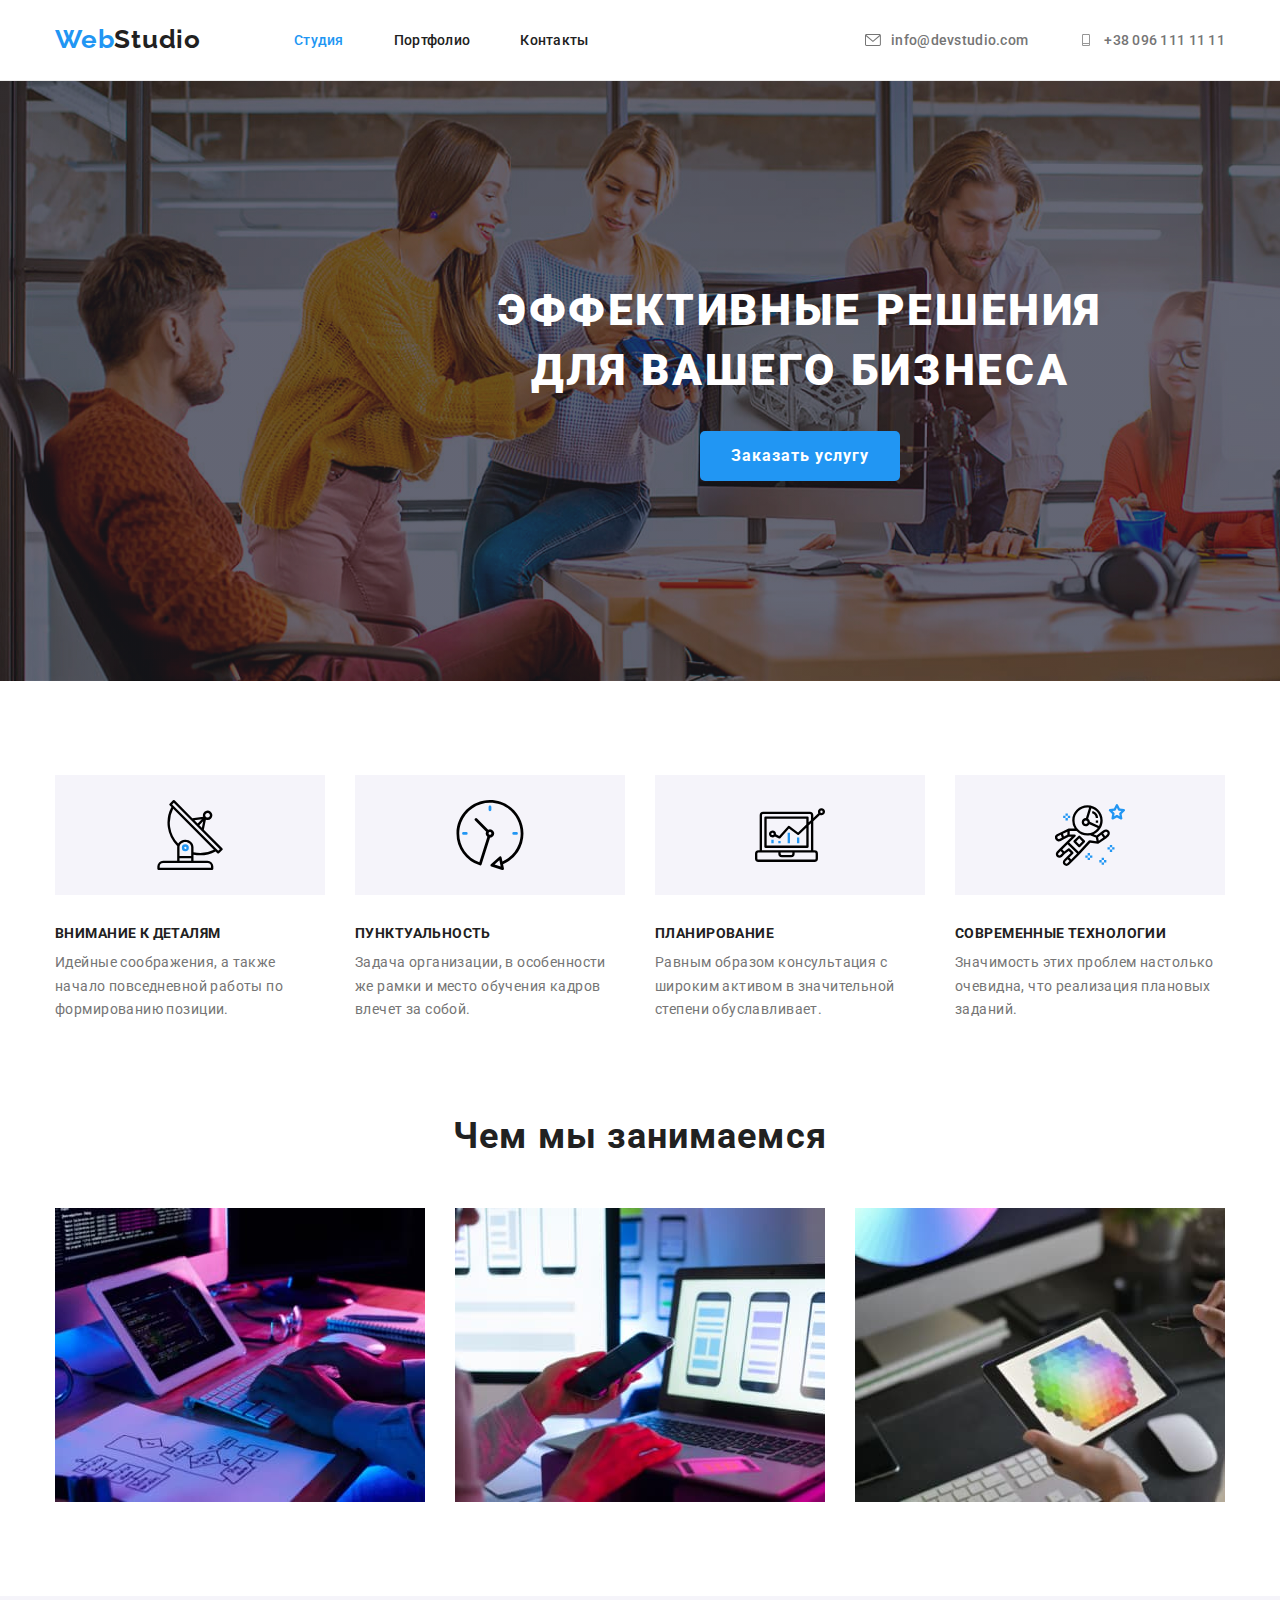
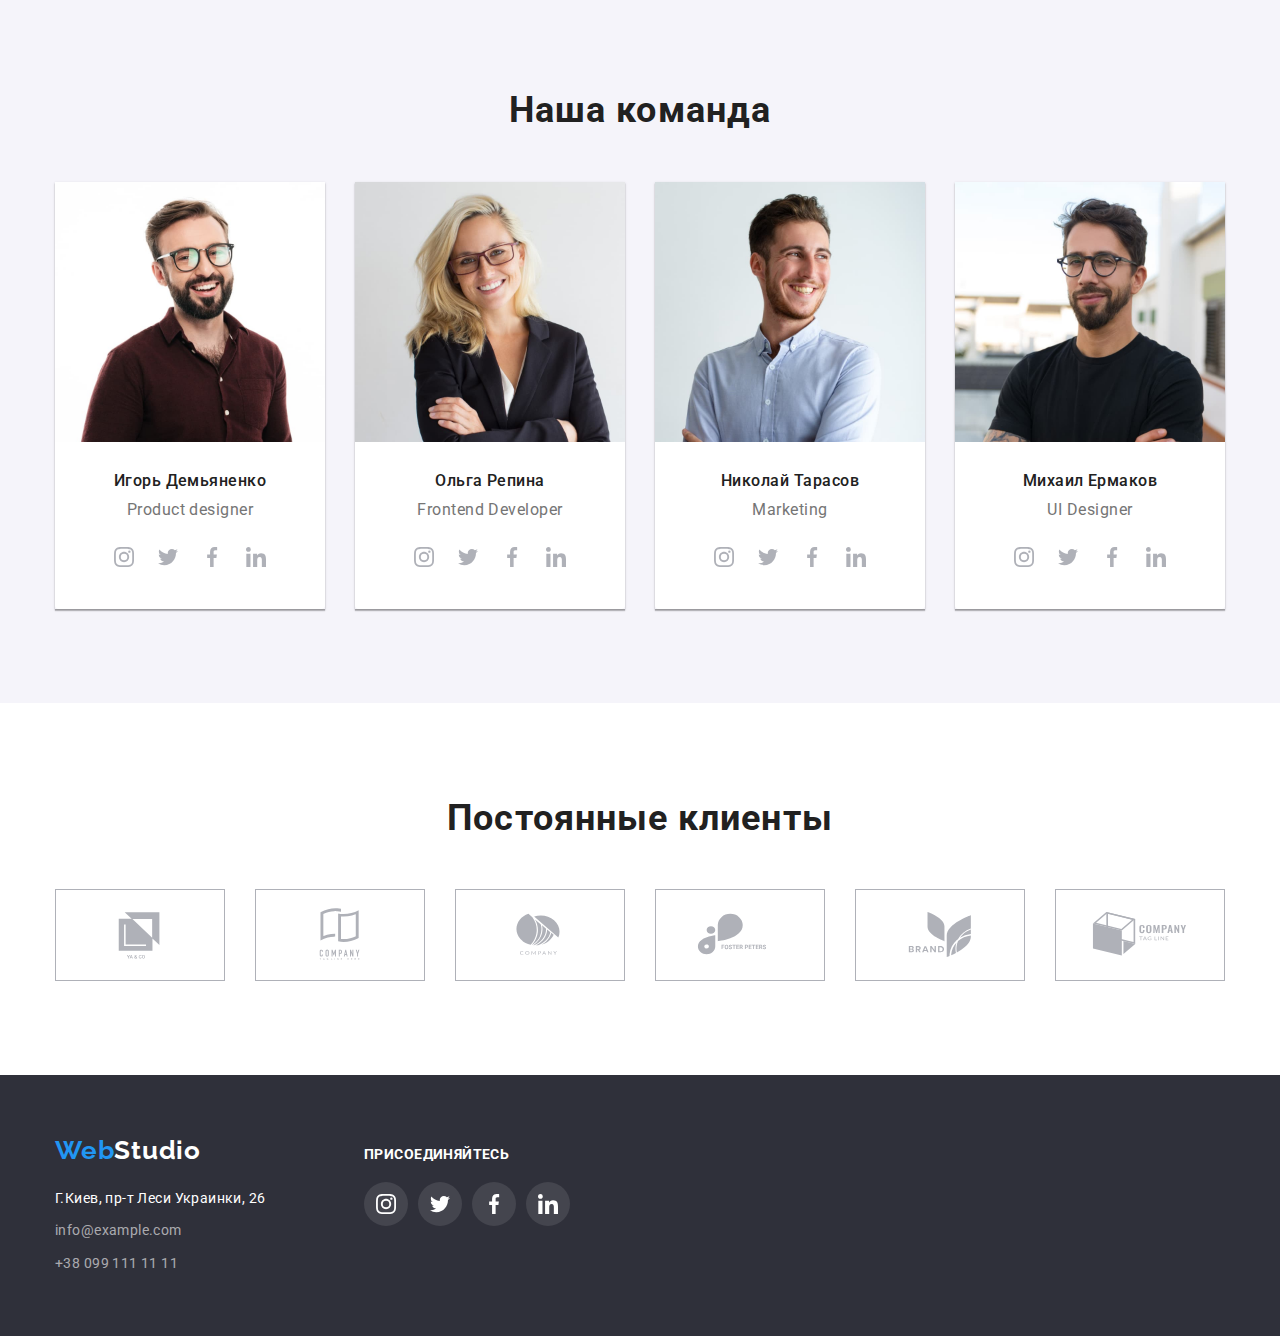
==== index.html @ 7f0063d0 "hw05 first" ====
<!DOCTYPE html>
<html lang="en">

<head>
  <meta charset="UTF-8" />
  <meta http-equiv="X-UA-Compatible" content="IE=edge" />
  <meta name="viewport" content="width=device-width, initial-scale=1.0" />
  <title>index.html</title>
  <link rel="stylesheet"
    href="https://cdnjs.cloudflare.com/ajax/libs/modern-normalize/1.0.0/modern-normalize.min.css" />
  <link rel="preconnect" href="https://fonts.googleapis.com" />
  <link rel="preconnect" href="https://fonts.gstatic.com" crossorigin />
  <link href="https://fonts.googleapis.com/css2?family=Raleway:wght@700&family=Roboto:wght@400;500;700;900&display=swap"
    rel="stylesheet" />
  <link rel="stylesheet" href="css/styles.css" />
</head>

<body>
  <header>
    <div class="container container-header header">
      <a class="logo" href=""><span class="logo-web">Web</span><span class="logo-studio">Studio</span></a>
      <nav class="navigation-header">
        <ul class="studio-ul">
          <li class="studio active-link">
            <a href="index.html">Студия</a>
          </li>
          <li class="portfolio-index"><a href="portfolio.html">Портфолио</a></li>
          <li class="contacts"><a href="#Contacts">Контакты</a></li>
        </ul>
      </nav>
      <ul class="contacts-header">
        <li class="header-icons mail">
          <a href="mailto:info@devstudio.com"><svg class="mail-icon" width="16px" height="12px">
              <use href="./images/icons.svg#icon-mail"></use>
            </svg><span>info@devstudio.com</span></a>
        </li>
        <li class="header-icons phone">
          <a href="tel:+380961111111"> <svg class="phone-icon" width="16px" height="12px">
              <use href="./images/icons.svg#icon-phone"></use>
            </svg><span>+38 096 111 11 11</span></a>
        </li>
      </ul>
    </div>
  </header>
  <main>
    <section class="section-hero">
      <div class="container">
        <h1 class="solutions">
          Эффективные решения для вашего бизнеса
        </h1>
        <button class="button-index" type="button">Заказать услугу</button>
      </div>
      </div>
      </div>
    </section>
    <section class="section">
      <div class="container">
        <ul class="about-wrapper">
          <li>
            <div class="icons-about">
              <svg class="icon-about satelite-icon" width="70px" height="70px">
                <use href="./images/icons.svg#icon-antenna"></use>
              </svg>
            </div>
            <h3 class="about">Внимание к деталям</h3>
            <p class="about-text">
              Идейные соображения, а также начало повседневной работы по
              формированию позиции.
            </p>
          </li>
          <li>
            <div class="icons-about">
              <svg class="icon-about clock-icon" width="70px" height="70px">
                <use href="./images/icons.svg#icon-clock"></use>
              </svg>
            </div>
            <h3 class="about">Пунктуальность</h3>
            <p class="about-text">
              Задача организации, в особенности же рамки и место обучения
              кадров влечет за собой.
            </p>
          </li>
          <li>
            <div class="icons-about">
              <svg class="icon-about diagram-icon" width="70px" height="70px">
                <use href="./images/icons.svg#icon-diagram"></use>
              </svg>
            </div>
            <h3 class="about">Планирование</h3>
            <p class="about-text">
              Равным образом консультация с широким активом в значительной
              степени обуславливает.
            </p>
          </li>
          <li>
            <div class="icons-about">
              <svg class="icon-about astronaut-icon" width="70px" height="70px">
                <use href="./images/icons.svg#icon-astronaut"></use>
              </svg>
            </div>
            <h3 class="about">Современные технологии</h3>
            <p class="about-text">
              Значимость этих проблем настолько очевидна, что реализация
              плановых заданий.
            </p>
          </li>
        </ul>
      </div>
      </div>
    </section>
    <section class="section-what-are-we-doing">
      <div class="container">
        <h2 class="what-are-we-doing" id="Portfolio">Чем мы занимаемся</h2>
        <ul class="what-are-we-doing-wrapper">
          <li>
            <img src="images/img-4.jpg" alt="worker coding" width="370" height="294" />
          </li>
          <li>
            <img src="images/img-5.jpg" alt="visual edit in process" width="370" height="294" />
          </li>
          <li>
            <img src="images/img-6.jpg" alt="working with colors" width="370" height="294" />
          </li>
        </ul>
      </div>
      </div>
    </section>
    <section class="section" id="workers">
      <div class="container">
        <h2 class="our-team">Наша команда</h2>
        <ul class="our-team-wrapper">
          <li class="worker-card">
            <img src="images/img-3.jpg" alt="Игорь Демьяненко" width="270" height="260" />
            <div class="worker-card-content">
              <h3 class="worker">Игорь Демьяненко</h3>
              <p class="worker-position">Product designer</p>
              <ul class="worker-icons">
                <li>
                  <a class="worker-icons-background" href="">
                    <svg width="20" height="20">
                      <use href="./images/icons.svg#icon-instagram"></use>
                    </svg>
                  </a>
                </li>
                <li>
                  <a class="worker-icons-background" href="">
                    <svg width="20" height="20">
                      <use href="./images/icons.svg#icon-twitter"></use>
                    </svg>
                  </a>
                </li>
                <li>
                  <a class="worker-icons-background" href="">
                    <svg width="20" height="20">
                      <use href="./images/icons.svg#icon-facebook"></use>
                    </svg>
                  </a>
                </li>
                <li>
                  <a class="worker-icons-background" href="">
                    <svg width="20" height="20">
                      <use href="./images/icons.svg#icon-linkedin"></use>
                    </svg>
                  </a>
                </li>
              </ul>
            </div>
          </li>
          <li class="worker-card">
            <img src="images/img-2.jpg" alt="Ольга Репина" width="270" height="260" />
            <div class="worker-card-content">
              <h3 class="worker">Ольга Репина</h3>
              <p class="worker-position">Frontend Developer</p>
              <ul class="worker-icons">
                <li>
                  <a class="worker-icons-background" href="">
                    <svg width="20" height="20">
                      <use href="./images/icons.svg#icon-instagram"></use>
                    </svg>
                  </a>
                </li>
                <li>
                  <a class="worker-icons-background" href="">
                    <svg width="20" height="20">
                      <use href="./images/icons.svg#icon-twitter"></use>
                    </svg>
                  </a>
                </li>
                <li>
                  <a class="worker-icons-background" href="">
                    <svg width="20" height="20">
                      <use href="./images/icons.svg#icon-facebook"></use>
                    </svg>
                  </a>
                </li>
                <li>
                  <a class="worker-icons-background" href="">
                    <svg width="20" height="20">
                      <use href="./images/icons.svg#icon-linkedin"></use>
                    </svg>
                  </a>
                </li>
              </ul>
            </div>
          </li>
          <li class="worker-card">
            <img src="images/img-1.jpg" alt="Николай Тарасов" width="270" height="260" />
            <div class="worker-card-content">
              <h3 class="worker">Николай Тарасов</h3>
              <p class="worker-position">Marketing</p>
              <ul class="worker-icons">
                <li>
                  <a class="worker-icons-background" href="">
                    <svg width="20" height="20">
                      <use href="./images/icons.svg#icon-instagram"></use>
                    </svg>
                  </a>
                </li>
                <li>
                  <a class="worker-icons-background" href="">
                    <svg width="20" height="20">
                      <use href="./images/icons.svg#icon-twitter"></use>
                    </svg>
                  </a>
                </li>
                <li>
                  <a class="worker-icons-background" href="">
                    <svg width="20" height="20">
                      <use href="./images/icons.svg#icon-facebook"></use>
                    </svg>
                  </a>
                </li>
                <li>
                  <a class="worker-icons-background" href="">
                    <svg width="20" height="20">
                      <use href="./images/icons.svg#icon-linkedin"></use>
                    </svg>
                  </a>
                </li>
              </ul>
            </div>
          </li>
          <li class="worker-card">
            <img src="images/img.jpg" alt="Михаил Ермаков" width="270" height="260" />
            <div class="worker-card-content">
              <h3 class="worker">Михаил Ермаков</h3>
              <p class="worker-position">UI Designer</p>
              <ul class="worker-icons">
                <li>
                  <a class="worker-icons-background" href="">
                    <svg width="20" height="20">
                      <use href="./images/icons.svg#icon-instagram"></use>
                    </svg>
                  </a>
                </li>
                <li>
                  <a class="worker-icons-background" href="">
                    <svg width="20" height="20">
                      <use href="./images/icons.svg#icon-twitter"></use>
                    </svg>
                  </a>
                </li>
                <li>
                  <a class="worker-icons-background" href="">
                    <svg width="20" height="20">
                      <use href="./images/icons.svg#icon-facebook"></use>
                    </svg>
                  </a>
                </li>
                <li>
                  <a class="worker-icons-background" href="">
                    <svg width="20" height="20">
                      <use href="./images/icons.svg#icon-linkedin"></use>
                    </svg>
                  </a>
                </li>
              </ul>
            </div>
          </li>
        </ul>
      </div>
      </div>
    </section>
    <section class="section">
      <div class="container clients">
        <h2 class="regular-clients">Постоянные клиенты</h2>
        <ul class="clients-cards">
          <li class="client-wrapper">
            <a class="client-wrapper-href" href="">
              <svg width="106" height="60">
                <use href="./images/icons.svg#icon-Logo1"></use>
              </svg>
            </a>
          </li>
          <li class="client-wrapper">
            <a class="client-wrapper-href" href="">
              <svg width="106" height="60">
                <use href="./images/icons.svg#icon-Logo2"></use>
              </svg>
            </a>
          </li>
          <li class="client-wrapper">

            <a class="client-wrapper-href" href="">
              <svg width="106" height="60">
                <use href="./images/icons.svg#icon-Logo3"></use>
              </svg>
            </a>

          </li>
          <li class="client-wrapper">

            <a class="client-wrapper-href" href="">
              <svg width="106" height="60">
                <use href="./images/icons.svg#icon-Logo4"></use>
              </svg>
            </a>

          </li>
          <li class="client-wrapper">

            <a class="client-wrapper-href" href="">
              <svg width="106" height="60">
                <use href="./images/icons.svg#icon-Logo5"></use>
              </svg>
            </a>

          </li>
          <li class="client-wrapper">

            <a class="client-wrapper-href" href="">
              <svg width="106" height="60">
                <use href="./images/icons.svg#icon-Logo6"></use>
              </svg>
            </a>

          </li>
        </ul>
      </div>
    </section>
  </main>
  <footer>
    <div class="container container-footer">
      <div>
        <a class="logo logo-footer" href=""><span class="logo-web-footer">Web</span><span
            class="logo-studio-footer">Studio</span></a>
        <address id="Contacts">
          <ul class="footer-contacts-wrapper navigation-footer">
            <li>
              <a class="location" id="location" href="">Г.Киев, пр-т Леси Украинки, 26</a>
            </li>
            <li>
              <a class="contacts-footer" href="mailto:info@example.com">info@example.com</a>
            </li>
            <li>
              <a class="contacts-footer" href="tel:+380991111111">+38 099 111 11 11</a>
            </li>
          </ul>
        </address>
      </div>
      <div class="footer-icons">
        <h3 class="footer-title">присоединяйтесь</h3>
        <ul class="footer-icons-container">
          <li>
            <a class="footer-svg-container" href="">
              <svg width="20" height="20">
                <use href="./images/icons.svg#icon-instagram"></use>
              </svg>
            </a>
          </li>
          <li>
            <a class="footer-svg-container" href="">
              <svg width="20" height="20">
                <use href="./images/icons.svg#icon-twitter"></use>
              </svg>
            </a>
          </li>
          <li>
            <a class="footer-svg-container" href="">
              <svg width="20" height="20">
                <use href="./images/icons.svg#icon-facebook"></use>
              </svg>
            </a>
          </li>
          <li>
            <a class="footer-svg-container" href="">
              <svg width="20" height="20">
                <use href="./images/icons.svg#icon-linkedin"></use>
              </svg>
            </a>
          </li>
        </ul>
      </div>
    </div>
    </div>
  </footer>
  </div>
</body>

</html>
---- css/styles.css ----
* {
  padding: 0;
  margin: 0;
}
:root {
  --brand-color: #2196f3;
  --common-text-color: #757575;
  --primary-black: #212121;
  --background-black: #2f303a;
  --backgroud-grey: #f5f4fa;
}
body {
  font-family: "Roboto", "Raleway", sans-serif;
  font-weight: normal;
  color: var(--common-text-color);
}
ul {
  list-style-type: none;
}
a {
  text-decoration: none;
}
img {
  display: block;
}
.logo-web {
  color: var(--brand-color);
}
.logo-studio {
  color: var(--primary-black);
}
.logo-web-footer {
  color: var(--brand-color);
}
.logo-studio-footer {
  color: white;
}
.navigation-footer li :hover,
.navigation-header li :hover,
.contacts-header li :hover {
  color: var(--brand-color);
}
.logo {
  font-size: 26px;
  font-family: "Raleway", sans-serif;
  font-weight: bold;
  font-weight: bold;
  line-height: 1.2;
  letter-spacing: 0.03em;
}
.about {
  color: var(--primary-black);
  font-weight: bold;
  font-size: 14px;
  line-height: 1.15;
  letter-spacing: 0.03em;
  text-transform: uppercase;
}
.about-text {
  font-weight: normal;
  font-size: 14px;
  line-height: 1.7;
  /* or 171% */
  letter-spacing: 0.03em;
}
.worker {
  font-weight: 500;
  font-size: 16px;
  line-height: 1.18;
  /* identical to box height */
  text-align: center;
  letter-spacing: 0.03em;
  color: var(--primary-black);
}
.worker-position {
  font-weight: normal;
  font-size: 16px;
  line-height: 1.18;
  /* identical to box height */
  text-align: center;
  letter-spacing: 0.03em;
}
.what-are-we-doing,
.our-team {
  color: var(--primary-black);
  font-weight: bold;
  font-size: 36px;
  line-height: 1.16;
  text-align: center;
  letter-spacing: 0.03em;
}
.solutions {
  color: #ffffff;
  font-style: normal;
  font-weight: 900;
  font-size: 44px;
  line-height: 1.36;
  text-align: center;
  letter-spacing: 0.06em;
  text-transform: uppercase;
  max-width: 700px;
  margin: 0 auto;
}
.button-index {
  color: #ffffff;
  background-color: var(--brand-color);
  border: none;
  border-radius: 5px;
  font-weight: bold;
  font-size: 16px;
  line-height: 1.875;
  align-items: center;
  text-align: center;
  letter-spacing: 0.06em;
  width: 200px;
  /* height: 50px; */
  margin-top: 30px;
  padding-top: 10px;
  padding-bottom: 10px;
}
.buttons > li > button {
  border: none;
  border-radius: 5px;
  background: #f5f4fa;
}
.buttons > li > button:hover {
  color: white;
  background-color: var(--brand-color);
  box-shadow: 0px 3px 1px rgba(0, 0, 0, 0.1), 0px 1px 2px rgba(0, 0, 0, 0.08),
    0px 2px 2px rgba(0, 0, 0, 0.12);
 
}
.buttons > li > button:focus {
  color: white;
  background-color: var(--brand-color);
  box-shadow: 0px 3px 1px rgba(0, 0, 0, 0.1), 0px 1px 2px rgba(0, 0, 0, 0.08),
    0px 2px 2px rgba(0, 0, 0, 0.12);
}
.buttons > li > button {
  color: var(--primary-black);
  font-style: normal;
  font-weight: 500;
  font-size: 16px;
  line-height: 1.625;
  text-align: center;
  letter-spacing: 0.03em;
}
.contacts-header a {
  color: var(--common-text-color);
}
a:visited {
  color: inherit;
}
.navigation-header a {
  color: var(--primary-black);
}
.navigation-header .active-link a {
  color: var(--brand-color);
}
.team p {
  text-align: center;
}
.navigation-footer a {
  color: var(--common-text-color);
}
#location {
  color: #ffffff;
}
a:focus {
  color: var(--brand-color);
}
button {
  cursor: pointer;
  font-family: inherit;
}
footer {
  background-color: var(--background-black);
}
.navigation-header li a {
  font-weight: 500;
  font-size: 14px;
  line-height: 1.15;
  letter-spacing: 0.02em;
}
.contacts-header li a {
  font-weight: 500;
  font-size: 14px;
  line-height: 1.15;
  letter-spacing: 0.02em;
  display: flex;
  align-items: center;
}
.navigation-footer {
  font-weight: normal;
  font-size: 14px;
  line-height: 1.7;
  /* or 171% */
  letter-spacing: 0.03em;
  font-style: normal;
}
.navigation-footer li a {
  color: rgba(255, 255, 255, 0.6);
}
#location:hover {
  color: var(--brand-color);
}
.project-name {
  color: var(--primary-black);
  font-weight: bold;
  font-size: 18px;
  line-height: 2;
  /* identical to box height, or 200% */
  letter-spacing: 0.06em;
}
.project-type {
  font-weight: normal;
  font-size: 16px;
  line-height: 1.875;
  /* identical to box height, or 187% */
  letter-spacing: 0.03em;
}
.navigation-header:active {
  color: var(--brand-color);
}
.active-link {
  color: var(--brand-color);
}
.container {
  width: 1200px;
  margin: 0 auto;
  padding-left: 15px;
  padding-right: 15px;
}
.container-navigation ul {
  display: flex;
  margin-left: 93px;
}
.container-navigation li {
  margin-right: 50px;
}
.container-navigation li:last-child {
  margin-right: 331px;
}
.container-contacts-header ul {
  display: flex;
}
.container-contacts-header li {
  margin-right: 50px;
}
.container-contacts-header li:last-child {
  margin-right: 0;
}
.section {
  padding-top: 94px;
  padding-bottom: 94px;
  /* text-align: center; */
}
.section-hero {
  background-color: var(--background-black);
  text-align: center;
  padding-bottom: 200px;
  padding-top: 200px;
  background-image: linear-gradient(
      0deg,
      rgba(47, 48, 58, 0.4),
      rgba(47, 48, 58, 0.4)
    ),
    url(../images/bg.jpg);
  background-repeat: no-repeat;
  background-position: right calc(50%) top calc(50%);
  margin: 0 auto;
  width: 1600px;
}
 /* main,
header,
footer {
  width: 1600px;
  margin: 0 auto;
} */
.regular-clients{
  font-family: Roboto;
font-style: normal;
font-weight: bold;
font-size: 36px;
line-height: 42px;
text-align: center;
letter-spacing: 0.03em;
color: var(--primary-black);
}
.section:first-child {
  padding-top: 0px;
}
.section-what-are-we-doing {
  padding-bottom: 94px;
}
#workers {
  background-color: #f5f4fa;
}
.about-wrapper {
  display: flex;
}
h1 {
  max-width: max-content;
  text-align: center;
}
.about-wrapper li {
  width: 270px;
  margin-right: 30px;
}
.about-wrapper li:last-child {
  margin-right: 0px;
}
.about-wrapper p {
  margin-top: 10px;
}
.what-are-we-doing-wrapper {
  display: flex;
  flex-direction: row;
  margin-top: 50px;
}
.what-are-we-doing-wrapper li {
  margin-right: 30px;
}
.what-are-we-doing-wrapper li:last-child {
  margin-right: 0px;
}
.our-team-wrapper {
  display: flex;
  flex-direction: row;
  margin-top: 50px;
}
.our-team-wrapper>li {
  margin-right: 30px;
}
.our-team-wrapper li:last-child {
  margin-right: 0px;
}
.footer-contacts-wrapper li {
  margin-top: 9px;
}
.footer-contacts-wrapper li:first-child {
  margin-top: 0px;
}
address {
  margin-top: 20px;
}
footer {
  padding-top: 60px;
  padding-bottom: 60px;
}
.header-logo {
  padding-top: 24px;
  padding-bottom: 25px;
}
.container-navigation {
  padding-top: 32px;
  padding-bottom: 32px;
}
.container-contacts-header {
  padding-top: 32px;
  padding-bottom: 32px;
}
.worker-card {
  display: flex;
  flex-direction: column;
  box-shadow: 0px 1px 3px rgba(0, 0, 0, 0.12), 0px 1px 1px rgba(0, 0, 0, 0.14),
    0px 2px 1px rgba(0, 0, 0, 0.2);
}
.worker-card-content {
  flex-grow: 1;
  background-color: #ffffff;
  border-radius: 0 0 4px 4px;
  padding-bottom: 30px;
  padding-top: 30px;
}
.worker-position {
  margin-top: 10px;
}
header {
  border-bottom: 1px solid #ececec;
}
.buttons-portfolio-wrapper {
  display: flex;
  justify-content: center;
  margin-bottom: 50px;
}
.buttons-portfolio-wrapper li {
  margin-right: 8px;
}
.buttons-portfolio-wrapper li:last-child {
  margin-right: 0px;
}
.projects-wrapper {
  display: flex;
  flex-direction: row;
  flex-wrap: wrap;
  /* justify-content: space-between; */
}
.projects-wrapper li {
  margin-right: 30px;
}
.projects-wrapper li:nth-last-child(-n + 3) {
  margin-bottom: 0px;
}

.projects-wrapper li:nth-child(3n) {
  margin-right: 0px;
}
/* .projects-wrapper li{
  margin-right: 30px;
} */
.projects-wrapper li {
  margin-bottom: 30px;
}
.portfolio-headline {
  visibility: hidden;
}
.portfolio-content {
  flex-grow: 1;
  background-color: #ffffff;
  border: 1px solid #eeeeee;
  padding: 24px 20px;
  border-top: 0;
}
.portfolio a:hover,
.portfolio a:focus {
  box-shadow: 0px 1px 1px rgba(0, 0, 0, 0.12), 0px 4px 4px rgba(0, 0, 0, 0.06),
  1px 4px 6px rgba(0, 0, 0, 0.16);
}
.portfolio a {
  display: block;
}
.project-name {
  margin-bottom: 4px;
}
.buttons button {
  padding: 6px 22px;
}
#buttons {
  padding-top: 94px;
}
.navigation-header ul {
  display: flex;
}
.contacts-header {
  display: flex;
  margin-left: auto;
}
.container-header {
  display: flex;
  align-items: center;
}
/* #workers{
  width: 1600px;
  margin: 0 auto;
} */
.contacts-header > li {
  margin-right: 50px;
}
.contacts-header > li:last-child {
  margin-right: 0px;
}
.navigation-header li {
  margin-right: 50px;
}
.navigation-header li:last-child {
  margin-right: 0;
}

.logo {
  margin-right: 93px;
}
.portfolio img {
  display: block;
}
.studio-ul a {
  padding-top: 32px;
  padding-bottom: 32px;
  display: block;
}
.icons-about {
  /* border: 1px solid black; */
  width: 270px;
  height: 120px;
  margin-bottom: 30px;
  background-color: var(--backgroud-grey);
  display: flex;
    justify-content: center;
    align-items: center;
}
.satelite-icon {
  background-position: center;
  display: block;
}
.header-icons {
  fill: var(--common-text-color);
  display: flex;
  align-items: baseline;
}

.mail-icon,
.phone-icon {
  margin-right: 10px;
}

.mail:hover,
.phone:hover {
  color: var(--brand-color);
  fill: var(--brand-color);
}
.worker-icons {
  display: flex;
  justify-content: center;
  margin-top: 16px;
}
.worker-icons svg {
  fill: #afb1b8;
}
.worker-icons-background {
  width: 44px;
  height: 44px;
  display: block;
  border-radius: 50%;
  display: flex;
  justify-content: center;
  align-items: center;
}
.worker-icons-background:hover {
  background-color: var(--brand-color);
}
.worker-icons-background:hover svg {
  fill: #ffffff;
}
/* .worker-icons li {
  margin-right: 10px;
} */
.clients-cards {
  display: flex;
  margin-top: 50px;
  /* justify-content: space-between; */
}
.clients-cards li {
  border: 1px solid #afb1b8;
  margin-right: 30px;
}
.clients-cards li:last-child{
  margin-right: 0px;
}
.client-wrapper:hover {
  border: 1px solid var(--brand-color);
}
.client-wrapper:hover svg {
  fill: var(--brand-color);
}

.clients {
  text-align: center;
}
.client-wrapper {
  width: 170px;
  height: 92px;
  display: flex;
  justify-content: center;
  align-items: center;
}
.client-wrapper svg {
  fill: #afb1b8;
}
/* .client-icon{
  width: 106px;
  height: 60px;
  padding-top: 16px;
} */
.client-wrapper-href{
  width: 170px;
  height: 92px;
  display: flex;
  justify-content: center;
  align-items: center;
}
.footer-icons {
  display: flex;
  flex-direction: column;
  margin-left: 70px;
  width: 206px;
  height: 80px;
}
.footer-svg-container {
  width: 44px;
  height: 44px;
  display: block;
  border-radius: 50%;
  display: flex;
  justify-content: center;
  align-items: center;
  background-color: rgba(255, 255, 255, 0.1);
  fill: #ffffff;
}
.footer-svg-container:hover {
  background-color: var(--brand-color);
}
/* .footer-svg-container {
  margin-right: 10px;
} */
.footer-icons-container li{
  margin-right: 10px;
}
.footer-icons-container li:last-child{
  margin-right: 0px;
}
/* .footer-svg-container:last-child{
margin-right: 0px;
} */
.footer-icons-container {
  display: flex;
  margin-right: 10px;
  margin-top: 20px;
  justify-content: space-around;
}
.footer-icons-container:last-child {
  margin-right: 0px;
}
.container-footer {
  display: flex;
  align-items: baseline;
}
.footer-title {
  font-style: normal;
  font-weight: bold;
  font-size: 14px;
  line-height: 16px;
  letter-spacing: 0.03em;
  text-transform: uppercase;
  color: #ffffff;
}
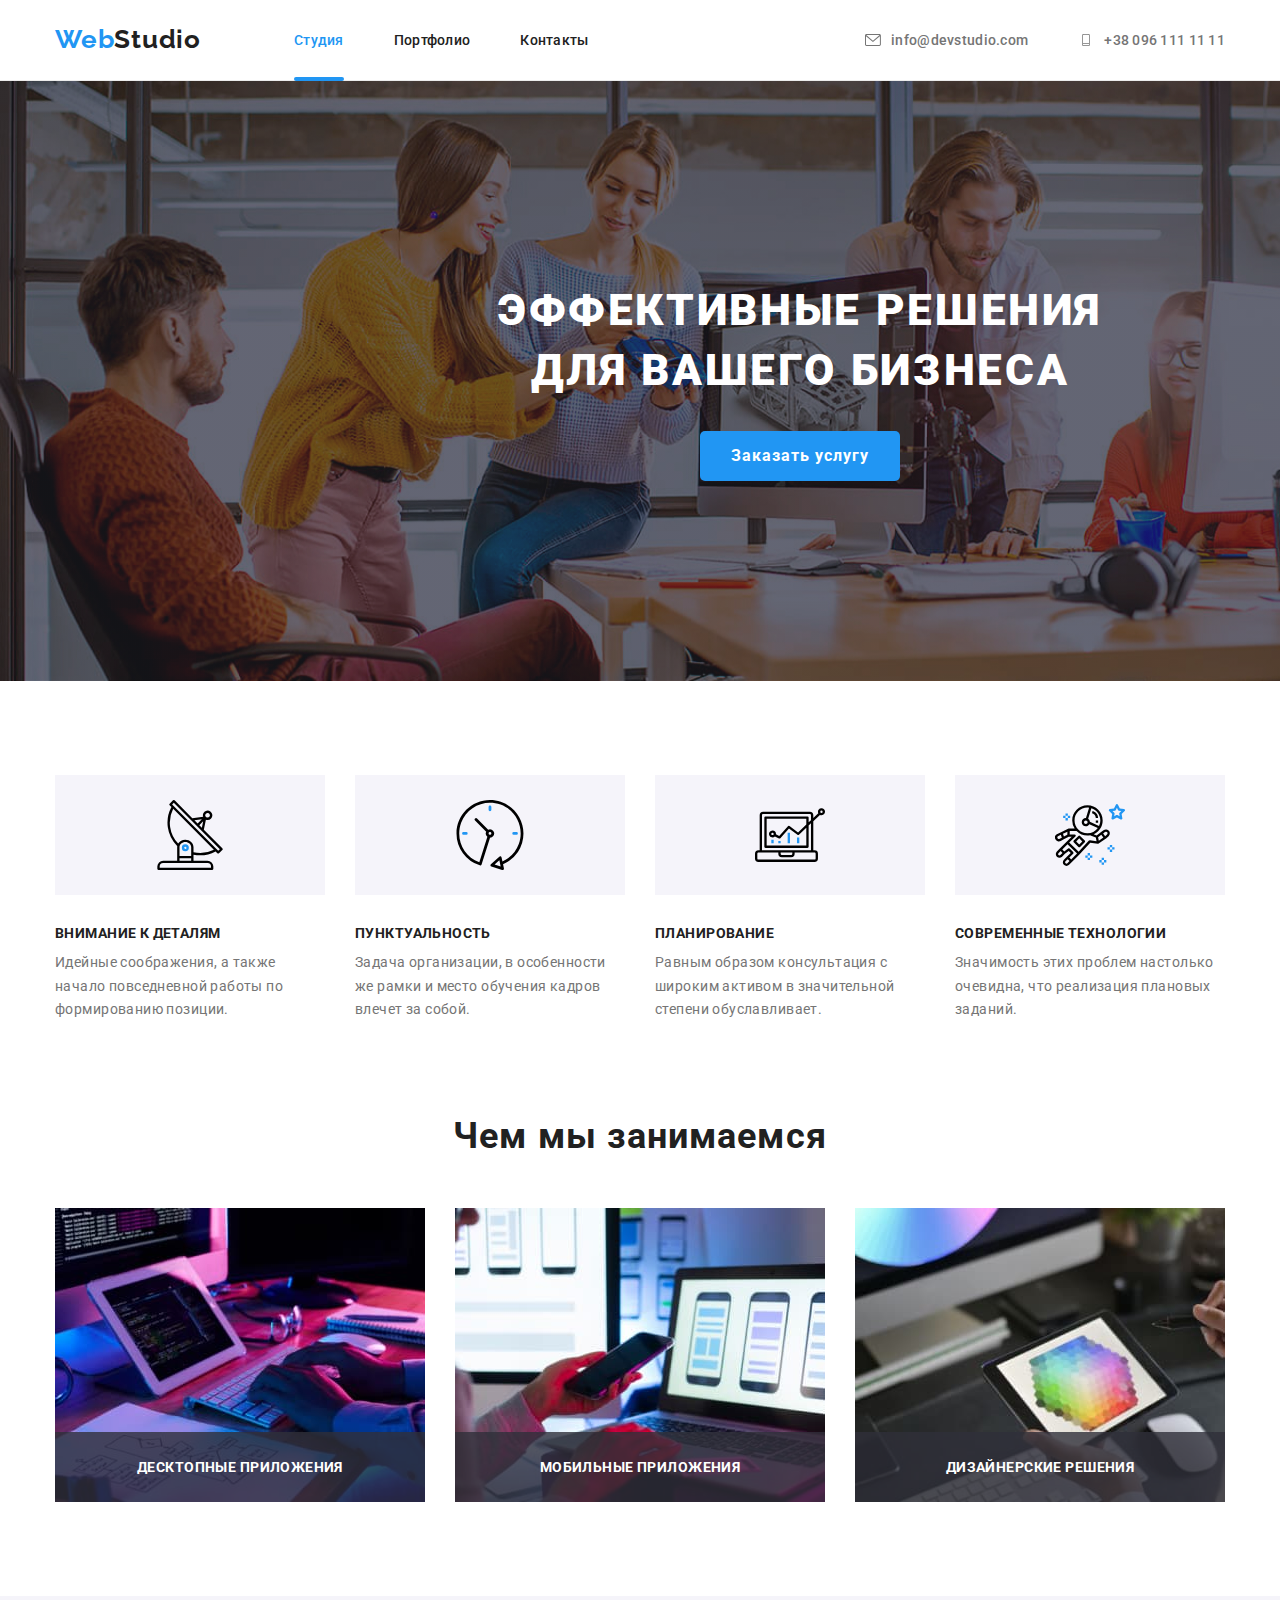
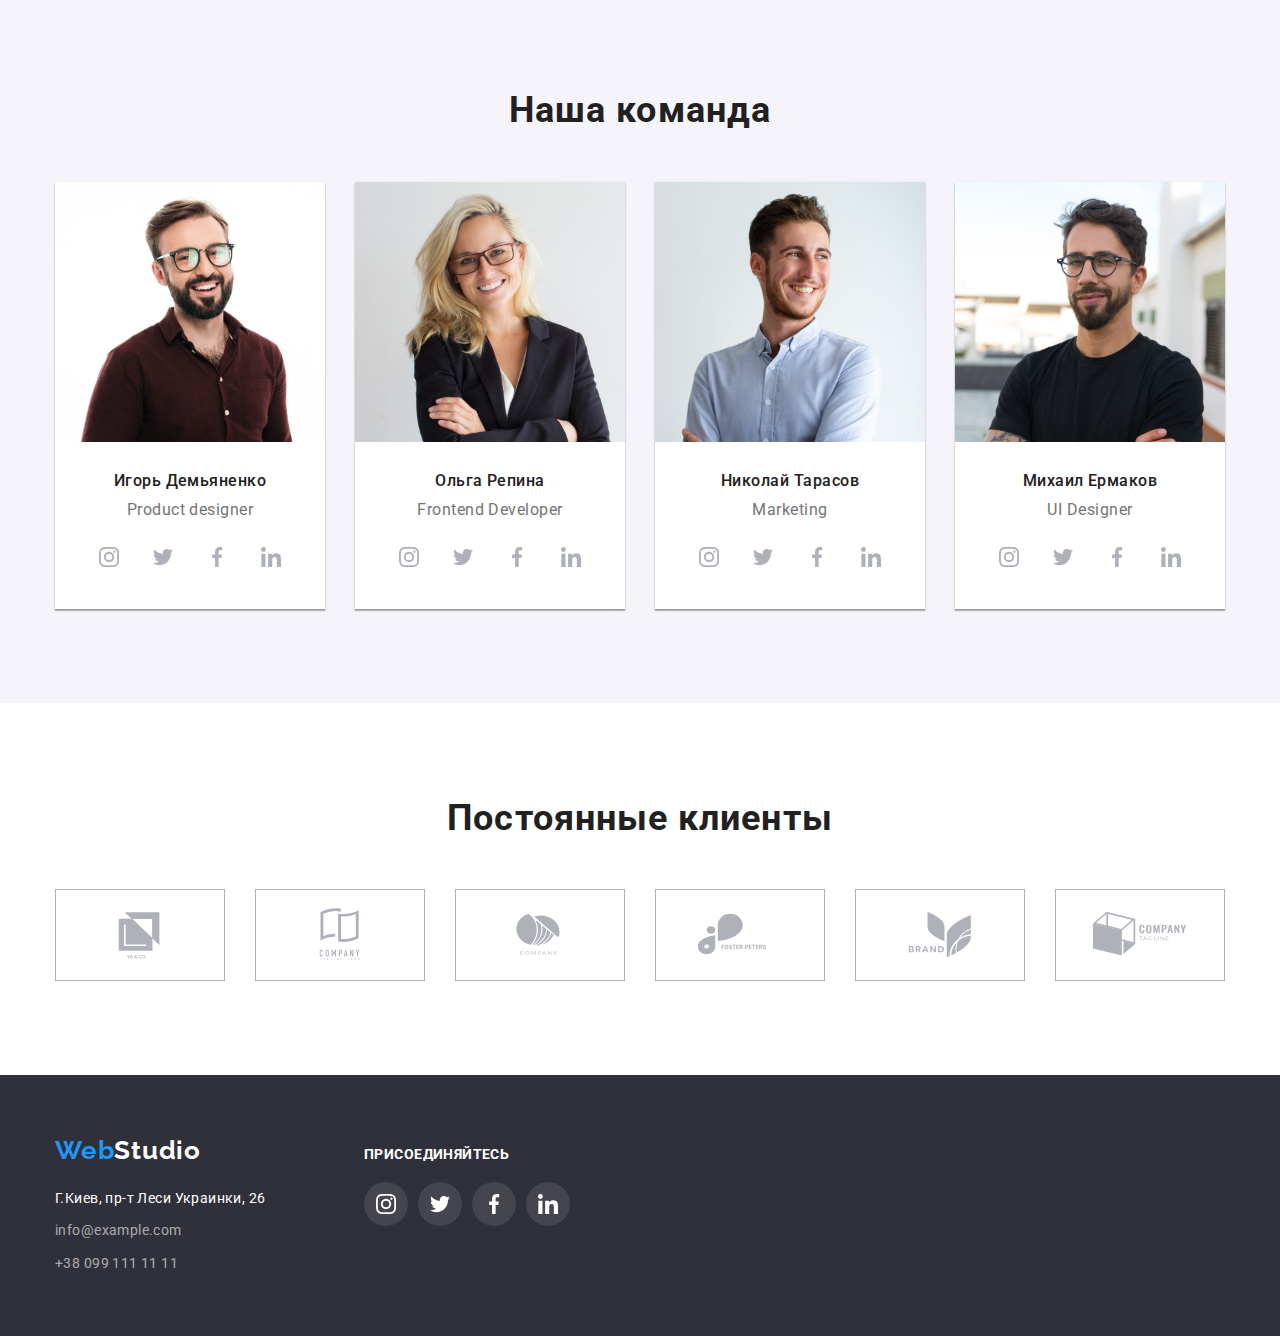
==== commit 62622bc0: "hw05 done" ====
--- a/index.html
+++ b/index.html
@@ -48,7 +48,7 @@
         <h1 class="solutions">
           Эффективные решения для вашего бизнеса
         </h1>
-        <button class="button-index" type="button">Заказать услугу</button>
+        <button class="button-index" type="button" data-modal-open>Заказать услугу</button>
       </div>
       </div>
       </div>
@@ -112,14 +112,23 @@
       <div class="container">
         <h2 class="what-are-we-doing" id="Portfolio">Чем мы занимаемся</h2>
         <ul class="what-are-we-doing-wrapper">
-          <li>
+          <li class="what-are-we-doing-image">
             <img src="images/img-4.jpg" alt="worker coding" width="370" height="294" />
-          </li>
-          <li>
+            <div class="what-are-we-doing-label">
+              <h3 class="what-are-we-doing-text">Десктопные приложения</h3>
+            </div>
+          </li>
+          <li class="what-are-we-doing-image">
             <img src="images/img-5.jpg" alt="visual edit in process" width="370" height="294" />
-          </li>
-          <li>
+            <div class="what-are-we-doing-label">
+              <h3 class="what-are-we-doing-text">Мобильные приложения</h3>
+            </div>
+          </li>
+          <li class="what-are-we-doing-image">
             <img src="images/img-6.jpg" alt="working with colors" width="370" height="294" />
+            <div class="what-are-we-doing-label">
+              <h3 class="what-are-we-doing-text">Дизайнерские решения</h3>
+            </div>
           </li>
         </ul>
       </div>
@@ -395,6 +404,16 @@
     </div>
   </footer>
   </div>
+  <div class="modal is-hidden" data-modal>
+    <div class="modal-body">
+      <button type="button" class="modal-btn" data-modal-close>
+        <svg class="modal-svg" width="11" height="11">
+          <use href="./images/icons.svg#icon-close"></use>
+        </svg>
+      </button>
+    </div>
+  </div>
+  <script src="./js/modal.js"></script>
 </body>
 
 </html>--- a/css/styles.css
+++ b/css/styles.css
@@ -35,11 +35,20 @@
 .logo-studio-footer {
   color: white;
 }
-.navigation-footer li :hover,
-.navigation-header li :hover,
-.contacts-header li :hover {
-  color: var(--brand-color);
-}
+.navigation-footer li a:hover,
+.navigation-header li a:hover,
+.contacts-header li a:hover {
+  color: var(--brand-color);
+}
+.navigation-footer li a,
+.navigation-header li a,
+.contacts-header li a {
+  transition-property: color;
+  transition-duration: 250ms;
+  transition-timing-function: cubic-bezier(0.4, 0, 0.2, 1);
+  transition-delay: 0;
+}
+
 .logo {
   font-size: 26px;
   font-family: "Raleway", sans-serif;
@@ -122,13 +131,17 @@
   border: none;
   border-radius: 5px;
   background: #f5f4fa;
+
+  transition-property: color, background-color, box-shadow;
+  transition-duration: 250ms;
+  transition-timing-function: cubic-bezier(0.4, 0, 0.2, 1);
+  transition-delay: 0;
 }
 .buttons > li > button:hover {
   color: white;
   background-color: var(--brand-color);
   box-shadow: 0px 3px 1px rgba(0, 0, 0, 0.1), 0px 1px 2px rgba(0, 0, 0, 0.08),
     0px 2px 2px rgba(0, 0, 0, 0.12);
- 
 }
 .buttons > li > button:focus {
   color: white;
@@ -201,6 +214,13 @@
 .navigation-footer li a {
   color: rgba(255, 255, 255, 0.6);
 }
+#location {
+  transition-property: color;
+  transition-duration: 250ms;
+  transition-timing-function: cubic-bezier(0.4, 0, 0.2, 1);
+  transition-delay: 0;
+}
+
 #location:hover {
   color: var(--brand-color);
 }
@@ -224,6 +244,7 @@
 }
 .active-link {
   color: var(--brand-color);
+  position: relative;
 }
 .container {
   width: 1200px;
@@ -271,21 +292,21 @@
   margin: 0 auto;
   width: 1600px;
 }
- /* main,
+/* main,
 header,
 footer {
   width: 1600px;
   margin: 0 auto;
 } */
-.regular-clients{
+.regular-clients {
   font-family: Roboto;
-font-style: normal;
-font-weight: bold;
-font-size: 36px;
-line-height: 42px;
-text-align: center;
-letter-spacing: 0.03em;
-color: var(--primary-black);
+  font-style: normal;
+  font-weight: bold;
+  font-size: 36px;
+  line-height: 42px;
+  text-align: center;
+  letter-spacing: 0.03em;
+  color: var(--primary-black);
 }
 .section:first-child {
   padding-top: 0px;
@@ -329,7 +350,7 @@
   flex-direction: row;
   margin-top: 50px;
 }
-.our-team-wrapper>li {
+.our-team-wrapper > li {
   margin-right: 30px;
 }
 .our-team-wrapper li:last-child {
@@ -422,10 +443,16 @@
   padding: 24px 20px;
   border-top: 0;
 }
+.portfolio a {
+  transition-property: box-shadow;
+  transition-duration: 250ms;
+  transition-timing-function: cubic-bezier(0.4, 0, 0.2, 1);
+  transition-delay: 0;
+}
 .portfolio a:hover,
 .portfolio a:focus {
   box-shadow: 0px 1px 1px rgba(0, 0, 0, 0.12), 0px 4px 4px rgba(0, 0, 0, 0.06),
-  1px 4px 6px rgba(0, 0, 0, 0.16);
+    1px 4px 6px rgba(0, 0, 0, 0.16);
 }
 .portfolio a {
   display: block;
@@ -485,8 +512,8 @@
   margin-bottom: 30px;
   background-color: var(--backgroud-grey);
   display: flex;
-    justify-content: center;
-    align-items: center;
+  justify-content: center;
+  align-items: center;
 }
 .satelite-icon {
   background-position: center;
@@ -508,6 +535,14 @@
   color: var(--brand-color);
   fill: var(--brand-color);
 }
+.phone,
+.mail {
+  transition-property: fill, color;
+  transition-duration: 250ms;
+  transition-timing-function: cubic-bezier(0.4, 0, 0.2, 1);
+  transition-delay: 0;
+}
+
 .worker-icons {
   display: flex;
   justify-content: center;
@@ -524,6 +559,11 @@
   display: flex;
   justify-content: center;
   align-items: center;
+
+  transition-property: fill, background-color;
+  transition-duration: 250ms;
+  transition-timing-function: cubic-bezier(0.4, 0, 0.2, 1);
+  transition-delay: 0;
 }
 .worker-icons-background:hover {
   background-color: var(--brand-color);
@@ -531,9 +571,9 @@
 .worker-icons-background:hover svg {
   fill: #ffffff;
 }
-/* .worker-icons li {
+.worker-icons li {
   margin-right: 10px;
-} */
+}
 .clients-cards {
   display: flex;
   margin-top: 50px;
@@ -543,7 +583,7 @@
   border: 1px solid #afb1b8;
   margin-right: 30px;
 }
-.clients-cards li:last-child{
+.clients-cards li:last-child {
   margin-right: 0px;
 }
 .client-wrapper:hover {
@@ -562,16 +602,26 @@
   display: flex;
   justify-content: center;
   align-items: center;
+
+  transition-property: border;
+  transition-duration: 250ms;
+  transition-timing-function: cubic-bezier(0.4, 0, 0.2, 1);
+  transition-delay: 0;
 }
 .client-wrapper svg {
   fill: #afb1b8;
+
+  transition-property: fill;
+  transition-duration: 250ms;
+  transition-timing-function: cubic-bezier(0.4, 0, 0.2, 1);
+  transition-delay: 0;
 }
 /* .client-icon{
   width: 106px;
   height: 60px;
   padding-top: 16px;
 } */
-.client-wrapper-href{
+.client-wrapper-href {
   width: 170px;
   height: 92px;
   display: flex;
@@ -595,6 +645,11 @@
   align-items: center;
   background-color: rgba(255, 255, 255, 0.1);
   fill: #ffffff;
+
+  transition-property: background-color;
+  transition-duration: 250ms;
+  transition-timing-function: cubic-bezier(0.4, 0, 0.2, 1);
+  transition-delay: 0;
 }
 .footer-svg-container:hover {
   background-color: var(--brand-color);
@@ -602,10 +657,10 @@
 /* .footer-svg-container {
   margin-right: 10px;
 } */
-.footer-icons-container li{
+.footer-icons-container li {
   margin-right: 10px;
 }
-.footer-icons-container li:last-child{
+.footer-icons-container li:last-child {
   margin-right: 0px;
 }
 /* .footer-svg-container:last-child{
@@ -633,3 +688,109 @@
   text-transform: uppercase;
   color: #ffffff;
 }
+
+.portfolio:hover .overlay {
+  transform: translateY(0);
+}
+.overlay {
+  position: absolute;
+  top: 0;
+  left: 0;
+  width: 100%;
+  height: 100%;
+  background-color: rgba(33, 150, 243, 0.9);
+  transform: translateY(100%);
+  transition: transform 250ms cubic-bezier(0.4, 0, 0.2, 1);
+}
+.overlay > .overlay-text {
+  color: #fff;
+  margin: 0;
+  font-size: 18px;
+  padding: 63px 24px;
+}
+.overlay-wrapper {
+  position: relative;
+  overflow: hidden;
+}
+.what-are-we-doing-image {
+  position: relative;
+}
+.what-are-we-doing-label {
+  position: absolute;
+  bottom: 0;
+
+  display: flex;
+  align-items: center;
+  justify-content: center;
+  width: 100%;
+  height: 70px;
+
+  background-color: rgba(47, 48, 58, 0.8);
+}
+.what-are-we-doing-text {
+  font-weight: 700;
+  font-size: 14px;
+  line-height: 1.15;
+  letter-spacing: 0.03em;
+  text-transform: uppercase;
+  color: #ffffff;
+}
+.active-link::after {
+  content: "";
+
+  position: absolute;
+  left: 0;
+  top: 96%;
+
+  display: block;
+  width: 100%;
+  height: 4px;
+
+  background: var(--brand-color);
+  border-radius: 2px;
+}
+.modal {
+  position: fixed;
+  top: 0;
+  left: 0;
+  right: 0;
+  bottom: 0;
+
+  display: flex;
+  justify-content: center;
+  align-items: center;
+  transform: skew(0deg);
+  background-color: rgba(0, 0, 0, 0.2);
+  transition: opacity 250ms cubic-bezier(0.4, 0, 0.2, 1),
+    visibility 250ms cubic-bezier(0.4, 0, 0.2, 1),
+    transform 500ms cubic-bezier(0.4, 0, 0.2, 1);
+}
+.modal-body {
+  position: relative;
+  width: 528px;
+  height: 581px;
+  background-color: #ffffff;
+  box-shadow: 0px 1px 3px rgba(0, 0, 0, 0.12), 0px 1px 1px rgba(0, 0, 0, 0.14),
+    0px 2px 1px rgba(0, 0, 0, 0.2);
+  border-radius: 4px;
+}
+.modal-btn {
+  position: absolute;
+  right: 8px;
+  top: 8px;
+  display: flex;
+  justify-content: center;
+  align-items: center;
+  width: 30px;
+  height: 30px;
+  background-color: #ffffff;
+  border: 1px solid rgba(0, 0, 0, 0.1);
+  border-radius: 50%;
+  cursor: pointer;
+}
+.is-hidden {
+  visibility: hidden;
+  opacity: 0;
+  transform: skew(50deg);
+  pointer-events: none;
+}
